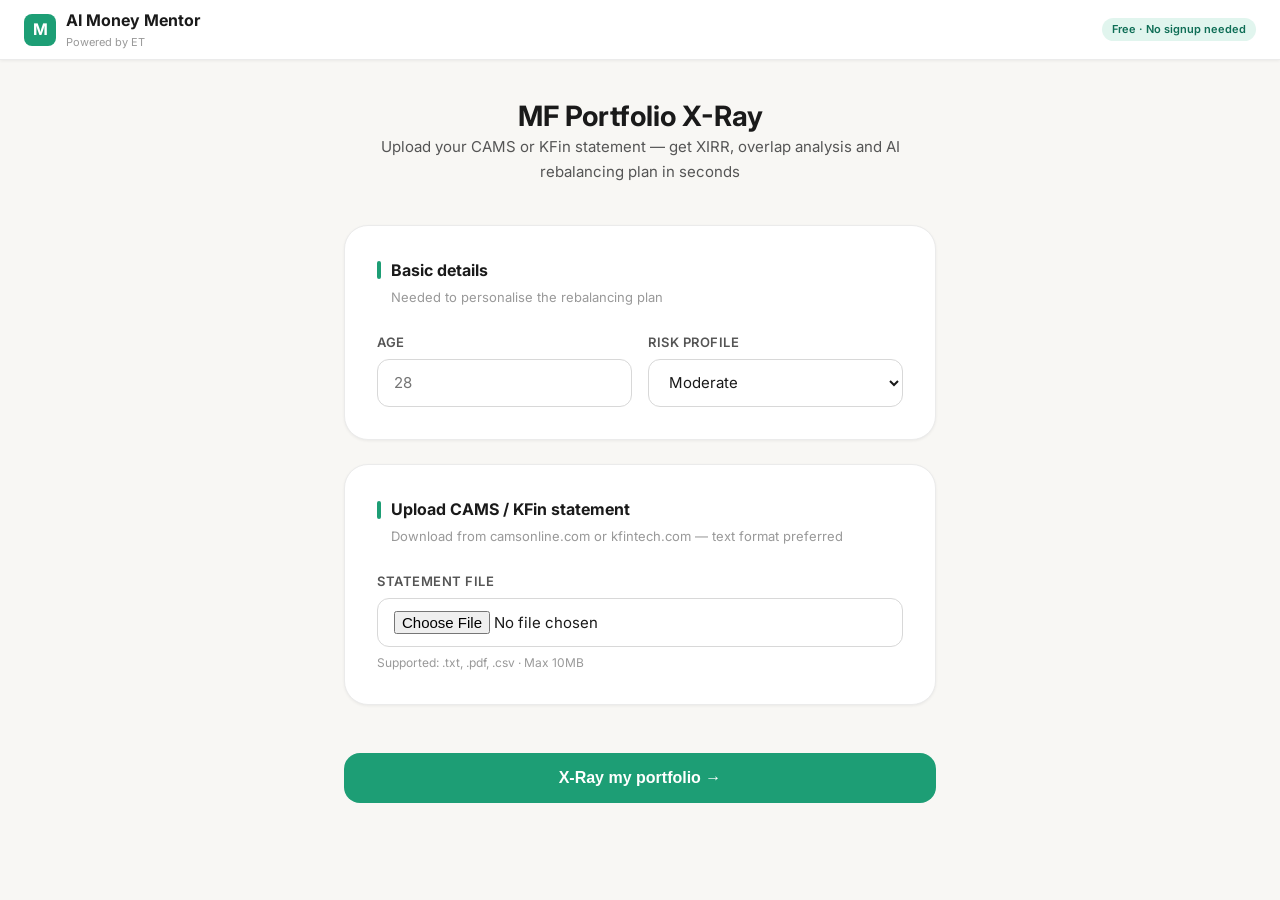
==== frontend/mf-xray.html @ 00b519fa "Inital Clean Commit" ====
<!DOCTYPE html>
<html lang="en">
<head>
  <meta charset="UTF-8"/>
  <meta name="viewport" content="width=device-width, initial-scale=1.0"/>
  <title>AI Money Mentor — MF Portfolio X-Ray</title>
  <link rel="preconnect" href="https://fonts.googleapis.com"/>
  <link href="https://fonts.googleapis.com/css2?family=Inter:wght@400;500;600;700;800&display=swap" rel="stylesheet"/>
  <link rel="stylesheet" href="css/style.css"/>
  <link rel="stylesheet" href="css/components.css"/>
</head>
<body>

<nav class="navbar">
  <a class="navbar__logo" href="index.html">
    <div class="navbar__logo-mark">M</div>
    <div>
      <div class="navbar__logo-text">AI Money Mentor</div>
      <div class="navbar__logo-sub">Powered by ET</div>
    </div>
  </a>
  <span class="navbar__badge">Free · No signup needed</span>
</nav>

<div class="loading-overlay" id="loadingOverlay">
  <div class="loading-spinner"></div>
  <div class="loading-text" id="loadingText">Analysing your portfolio...</div>
</div>

<section class="onboarding">
  <div class="container--narrow">
    <div class="onboarding__header">
      <h1>MF Portfolio X-Ray</h1>
      <p>Upload your CAMS or KFin statement — get XIRR, overlap analysis and AI rebalancing plan in seconds</p>
    </div>

    <form id="mfForm" novalidate>

      <div class="form-section">
        <div class="form-section__title">Basic details</div>
        <div class="form-section__subtitle">Needed to personalise the rebalancing plan</div>
        <div class="grid-2" style="gap:16px">
          <div class="form-group">
            <label class="form-label">Age</label>
            <input class="form-input" type="number" id="age" placeholder="28" min="18" max="70" required/>
          </div>
          <div class="form-group">
            <label class="form-label">Risk profile</label>
            <select class="form-select" id="risk_profile">
              <option value="conservative">Conservative</option>
              <option value="moderate" selected>Moderate</option>
              <option value="aggressive">Aggressive</option>
            </select>
          </div>
        </div>
      </div>

      <div class="form-section">
        <div class="form-section__title">Upload CAMS / KFin statement</div>
        <div class="form-section__subtitle">Download from camsonline.com or kfintech.com — text format preferred</div>
        <div class="form-group">
          <label class="form-label">Statement file</label>
          <input class="form-input" type="file" id="statement" accept=".txt,.pdf,.csv" required
            style="padding:12px 16px;height:auto;cursor:pointer"/>
          <span class="form-hint">Supported: .txt, .pdf, .csv · Max 10MB</span>
        </div>
      </div>

      <button type="submit" class="btn btn--primary btn--large btn--full mt-24" id="submitBtn">
        X-Ray my portfolio →
      </button>

    </form>
  </div>
</section>

<div class="toast" id="toast"></div>

<script>
const API_BASE = window.location.hostname === '127.0.0.1' || window.location.hostname === 'localhost'
  ? 'http://127.0.0.1:8000'
  : '';

function showLoading() {
  document.getElementById('loadingOverlay').classList.add('active');
}

function hideLoading() {
  document.getElementById('loadingOverlay').classList.remove('active');
}

function showToast(msg, type = '') {
  const t = document.getElementById('toast');
  t.textContent = msg;
  t.className = `toast show ${type}`;
  setTimeout(() => { t.className = 'toast'; }, 3500);
}

document.getElementById('mfForm').addEventListener('submit', async (e) => {
  e.preventDefault();

  const age = document.getElementById('age').value;
  const risk = document.getElementById('risk_profile').value;
  const file = document.getElementById('statement').files[0];

  if (!age || !file) {
    showToast('Please fill all fields and upload a statement', 'error');
    return;
  }

  const formData = new FormData();
  formData.append('file', file);
  formData.append('age', age);
  formData.append('risk_profile', risk);

  showLoading();
  document.getElementById('submitBtn').classList.add('btn--loading');

  try {
    const res = await fetch(`${API_BASE}/api/mf-xray`, {
      method: 'POST',
      body: formData,
    });

    if (!res.ok) {
      const err = await res.json().catch(() => ({}));
      throw new Error(err.detail || `Error ${res.status}`);
    }

    const result = await res.json();
    sessionStorage.setItem('mentorResult', JSON.stringify({
      feature: 'mf_xray',
      result,
    }));
    window.location.href = 'result.html';
  } catch (err) {
    hideLoading();
    document.getElementById('submitBtn').classList.remove('btn--loading');
    showToast(err.message || 'Something went wrong', 'error');
    console.error(err);
  }
});
</script>
</body>
</html>
---- frontend/css/style.css ----
/* ── Design Tokens ── */
:root {
  --brand-green: #1D9E75;
  --brand-green-light: #E1F5EE;
  --brand-green-dark: #0F6E56;
  --brand-purple: #534AB7;
  --brand-purple-light: #EEEDFE;
  --brand-amber: #BA7517;
  --brand-amber-light: #FAEEDA;
  --brand-red: #E24B4A;
  --brand-red-light: #FCEBEB;

  --bg-primary: #FFFFFF;
  --bg-secondary: #F8F7F4;
  --bg-tertiary: #F0EEE9;

  --text-primary: #1A1A1A;
  --text-secondary: #555555;
  --text-muted: #999999;

  --border-light: #EBEBEB;
  --border-medium: #D8D8D8;

  --radius-sm: 8px;
  --radius-md: 12px;
  --radius-lg: 16px;
  --radius-xl: 24px;

  --shadow-sm: 0 1px 3px rgba(0,0,0,0.06);
  --shadow-md: 0 4px 12px rgba(0,0,0,0.08);
  --shadow-lg: 0 8px 32px rgba(0,0,0,0.10);

  --font-sans: 'Inter', -apple-system, BlinkMacSystemFont, 'Segoe UI', sans-serif;
  --transition: 0.2s ease;
}

/* ── Reset ── */
*, *::before, *::after {
  box-sizing: border-box;
  margin: 0;
  padding: 0;
}

html { font-size: 16px; scroll-behavior: smooth; }

body {
  font-family: var(--font-sans);
  background: var(--bg-secondary);
  color: var(--text-primary);
  line-height: 1.6;
  min-height: 100vh;
  -webkit-font-smoothing: antialiased;
}

/* ── Typography ── */
h1 { font-size: 28px; font-weight: 700; line-height: 1.2; }
h2 { font-size: 22px; font-weight: 600; line-height: 1.3; }
h3 { font-size: 18px; font-weight: 600; }
h4 { font-size: 15px; font-weight: 600; }
p  { font-size: 15px; color: var(--text-secondary); line-height: 1.7; }

/* ── Layout ── */
.container {
  max-width: 1100px;
  margin: 0 auto;
  padding: 0 24px;
}

.container--narrow {
  max-width: 640px;
  margin: 0 auto;
  padding: 0 24px;
}

/* ── Navbar ── */
.navbar {
  background: var(--bg-primary);
  border-bottom: 1px solid var(--border-light);
  padding: 0 24px;
  height: 60px;
  display: flex;
  align-items: center;
  justify-content: space-between;
  position: sticky;
  top: 0;
  z-index: 100;
  box-shadow: var(--shadow-sm);
}

.navbar__logo {
  display: flex;
  align-items: center;
  gap: 10px;
  text-decoration: none;
}

.navbar__logo-mark {
  width: 32px;
  height: 32px;
  background: var(--brand-green);
  border-radius: var(--radius-sm);
  display: flex;
  align-items: center;
  justify-content: center;
  color: white;
  font-weight: 700;
  font-size: 16px;
}

.navbar__logo-text {
  font-size: 16px;
  font-weight: 700;
  color: var(--text-primary);
}

.navbar__logo-sub {
  font-size: 11px;
  color: var(--text-muted);
  font-weight: 400;
}

.navbar__badge {
  background: var(--brand-green-light);
  color: var(--brand-green-dark);
  font-size: 11px;
  font-weight: 600;
  padding: 3px 10px;
  border-radius: 20px;
}

/* ── Buttons ── */
.btn {
  display: inline-flex;
  align-items: center;
  justify-content: center;
  gap: 8px;
  padding: 12px 24px;
  border-radius: var(--radius-md);
  font-size: 15px;
  font-weight: 600;
  cursor: pointer;
  border: none;
  transition: var(--transition);
  text-decoration: none;
  white-space: nowrap;
}

.btn--primary {
  background: var(--brand-green);
  color: white;
}
.btn--primary:hover { background: var(--brand-green-dark); transform: translateY(-1px); box-shadow: var(--shadow-md); }

.btn--secondary {
  background: var(--bg-secondary);
  color: var(--text-primary);
  border: 1px solid var(--border-medium);
}
.btn--secondary:hover { background: var(--bg-tertiary); }

.btn--large { padding: 16px 32px; font-size: 16px; border-radius: var(--radius-lg); }
.btn--full  { width: 100%; }
.btn--loading { opacity: 0.7; pointer-events: none; }

/* ── Cards ── */
.card {
  background: var(--bg-primary);
  border-radius: var(--radius-lg);
  border: 1px solid var(--border-light);
  padding: 24px;
  box-shadow: var(--shadow-sm);
}

.card--elevated { box-shadow: var(--shadow-md); }
.card--green    { border-color: var(--brand-green); border-left: 4px solid var(--brand-green); border-radius: 0 var(--radius-lg) var(--radius-lg) 0; }
.card--amber    { border-color: var(--brand-amber); border-left: 4px solid var(--brand-amber); border-radius: 0 var(--radius-lg) var(--radius-lg) 0; }
.card--red      { border-color: var(--brand-red);   border-left: 4px solid var(--brand-red);   border-radius: 0 var(--radius-lg) var(--radius-lg) 0; }

/* ── Form Elements ── */
.form-group { display: flex; flex-direction: column; gap: 6px; }

.form-label {
  font-size: 13px;
  font-weight: 600;
  color: var(--text-secondary);
  text-transform: uppercase;
  letter-spacing: 0.04em;
}

.form-input,
.form-select {
  height: 48px;
  padding: 0 16px;
  border: 1.5px solid var(--border-medium);
  border-radius: var(--radius-md);
  font-size: 15px;
  font-family: var(--font-sans);
  color: var(--text-primary);
  background: var(--bg-primary);
  transition: var(--transition);
  outline: none;
  width: 100%;
}

.form-input:focus,
.form-select:focus {
  border-color: var(--brand-green);
  box-shadow: 0 0 0 3px rgba(29,158,117,0.12);
}

.form-input--prefix { padding-left: 40px; }
.form-prefix {
  position: absolute;
  left: 14px;
  top: 50%;
  transform: translateY(-50%);
  font-size: 15px;
  color: var(--text-muted);
  pointer-events: none;
}

.form-hint {
  font-size: 12px;
  color: var(--text-muted);
}

.form-error {
  font-size: 12px;
  color: var(--brand-red);
  display: none;
}

.form-input.error { border-color: var(--brand-red); }
.form-input.error + .form-error { display: block; }

/* ── Progress Steps ── */
.steps {
  display: flex;
  align-items: center;
  gap: 0;
  margin-bottom: 40px;
}

.step {
  display: flex;
  flex-direction: column;
  align-items: center;
  gap: 6px;
  flex: 1;
  position: relative;
}

.step::after {
  content: '';
  position: absolute;
  top: 18px;
  left: 50%;
  width: 100%;
  height: 2px;
  background: var(--border-light);
  z-index: 0;
}
.step:last-child::after { display: none; }

.step__dot {
  width: 36px;
  height: 36px;
  border-radius: 50%;
  background: var(--bg-tertiary);
  border: 2px solid var(--border-medium);
  display: flex;
  align-items: center;
  justify-content: center;
  font-size: 13px;
  font-weight: 700;
  color: var(--text-muted);
  z-index: 1;
  position: relative;
  transition: var(--transition);
}

.step.active .step__dot {
  background: var(--brand-green);
  border-color: var(--brand-green);
  color: white;
}

.step.done .step__dot {
  background: var(--brand-green-light);
  border-color: var(--brand-green);
  color: var(--brand-green-dark);
}

.step__label {
  font-size: 11px;
  font-weight: 600;
  color: var(--text-muted);
  text-align: center;
}
.step.active .step__label { color: var(--brand-green-dark); }

/* ── Score Ring ── */
.score-ring-wrap {
  display: flex;
  flex-direction: column;
  align-items: center;
  gap: 8px;
}

.score-ring {
  position: relative;
  width: 140px;
  height: 140px;
}

.score-ring svg { transform: rotate(-90deg); }

.score-ring__value {
  position: absolute;
  inset: 0;
  display: flex;
  flex-direction: column;
  align-items: center;
  justify-content: center;
}

.score-ring__number {
  font-size: 36px;
  font-weight: 800;
  line-height: 1;
  color: var(--text-primary);
}

.score-ring__label {
  font-size: 11px;
  color: var(--text-muted);
  font-weight: 600;
}

/* ── Stat Grid ── */
.stat-grid {
  display: grid;
  grid-template-columns: repeat(auto-fit, minmax(160px, 1fr));
  gap: 12px;
}

.stat-card {
  background: var(--bg-secondary);
  border-radius: var(--radius-md);
  padding: 16px;
}

.stat-card__label {
  font-size: 11px;
  font-weight: 600;
  color: var(--text-muted);
  text-transform: uppercase;
  letter-spacing: 0.04em;
  margin-bottom: 6px;
}

.stat-card__value {
  font-size: 22px;
  font-weight: 700;
  color: var(--text-primary);
  line-height: 1.1;
}

.stat-card__sub {
  font-size: 12px;
  color: var(--text-muted);
  margin-top: 2px;
}

.stat-card--green .stat-card__value { color: var(--brand-green-dark); }
.stat-card--amber .stat-card__value { color: var(--brand-amber); }
.stat-card--red   .stat-card__value { color: var(--brand-red); }

/* ── Dimension Bars ── */
.dimension-list { display: flex; flex-direction: column; gap: 14px; }

.dimension-row { display: flex; align-items: center; gap: 12px; }

.dimension-label {
  font-size: 13px;
  color: var(--text-secondary);
  width: 160px;
  flex-shrink: 0;
}

.dimension-track {
  flex: 1;
  height: 8px;
  background: var(--bg-tertiary);
  border-radius: 4px;
  overflow: hidden;
}

.dimension-fill {
  height: 100%;
  border-radius: 4px;
  transition: width 1s cubic-bezier(0.4,0,0.2,1);
}

.dimension-score {
  font-size: 13px;
  font-weight: 600;
  width: 32px;
  text-align: right;
  flex-shrink: 0;
}

.dimension-fix {
  font-size: 12px;
  color: var(--text-muted);
  margin-top: 3px;
  padding-left: 172px;
}

/* ── Action Items ── */
.action-list { display: flex; flex-direction: column; gap: 12px; }

.action-item {
  display: flex;
  gap: 14px;
  align-items: flex-start;
  padding: 14px 16px;
  background: var(--bg-secondary);
  border-radius: var(--radius-md);
  border: 1px solid var(--border-light);
}

.action-item__number {
  width: 26px;
  height: 26px;
  border-radius: 50%;
  background: var(--brand-green);
  color: white;
  font-size: 12px;
  font-weight: 700;
  display: flex;
  align-items: center;
  justify-content: center;
  flex-shrink: 0;
  margin-top: 1px;
}

.action-item__body { flex: 1; }
.action-item__text { font-size: 14px; font-weight: 500; color: var(--text-primary); }
.action-item__sub  { font-size: 12px; color: var(--text-muted); margin-top: 3px; }
.action-item__amount {
  font-size: 13px;
  font-weight: 700;
  color: var(--brand-green-dark);
  background: var(--brand-green-light);
  padding: 2px 10px;
  border-radius: 20px;
  white-space: nowrap;
  align-self: center;
}

/* ── Mentor Insight ── */
.mentor-insight {
  background: linear-gradient(135deg, var(--brand-green-light), var(--brand-purple-light));
  border-radius: var(--radius-lg);
  padding: 20px 24px;
  display: flex;
  gap: 14px;
  align-items: flex-start;
}

.mentor-insight__avatar {
  width: 40px;
  height: 40px;
  background: var(--brand-green);
  border-radius: 50%;
  display: flex;
  align-items: center;
  justify-content: center;
  color: white;
  font-weight: 700;
  font-size: 16px;
  flex-shrink: 0;
}

.mentor-insight__text {
  font-size: 14px;
  line-height: 1.7;
  color: var(--text-primary);
  font-style: italic;
}

/* ── Loading State ── */
.loading-overlay {
  display: none;
  position: fixed;
  inset: 0;
  background: rgba(255,255,255,0.9);
  z-index: 200;
  flex-direction: column;
  align-items: center;
  justify-content: center;
  gap: 20px;
}

.loading-overlay.active { display: flex; }

.loading-spinner {
  width: 48px;
  height: 48px;
  border: 4px solid var(--brand-green-light);
  border-top-color: var(--brand-green);
  border-radius: 50%;
  animation: spin 0.8s linear infinite;
}

.loading-text {
  font-size: 16px;
  font-weight: 600;
  color: var(--text-secondary);
}

@keyframes spin { to { transform: rotate(360deg); } }

/* ── Gap Highlight ── */
.gap-highlight {
  display: flex;
  align-items: center;
  justify-content: space-between;
  padding: 16px 20px;
  background: var(--brand-amber-light);
  border: 1px solid #F5C97A;
  border-radius: var(--radius-md);
  margin-top: 14px;
}

.gap-highlight__label { font-size: 14px; color: var(--brand-amber); font-weight: 500; }
.gap-highlight__value { font-size: 20px; font-weight: 700; color: var(--brand-amber); }

/* ── Tabs ── */
.tabs { display: flex; gap: 4px; background: var(--bg-tertiary); padding: 4px; border-radius: var(--radius-md); margin-bottom: 24px; }

.tab {
  flex: 1;
  padding: 10px 16px;
  border-radius: var(--radius-sm);
  font-size: 13px;
  font-weight: 600;
  color: var(--text-muted);
  cursor: pointer;
  border: none;
  background: none;
  transition: var(--transition);
  text-align: center;
}

.tab.active {
  background: var(--bg-primary);
  color: var(--text-primary);
  box-shadow: var(--shadow-sm);
}

/* ── Toast ── */
.toast {
  position: fixed;
  bottom: 24px;
  right: 24px;
  background: var(--text-primary);
  color: white;
  padding: 12px 20px;
  border-radius: var(--radius-md);
  font-size: 14px;
  font-weight: 500;
  box-shadow: var(--shadow-lg);
  transform: translateY(80px);
  opacity: 0;
  transition: all 0.3s ease;
  z-index: 300;
}

.toast.show { transform: translateY(0); opacity: 1; }
.toast.success { background: var(--brand-green-dark); }
.toast.error   { background: var(--brand-red); }

/* ── Utilities ── */
.text-green  { color: var(--brand-green-dark); }
.text-amber  { color: var(--brand-amber); }
.text-red    { color: var(--brand-red); }
.text-muted  { color: var(--text-muted); }
.text-center { text-align: center; }
.fw-700      { font-weight: 700; }
.mt-8  { margin-top: 8px; }
.mt-16 { margin-top: 16px; }
.mt-24 { margin-top: 24px; }
.mt-32 { margin-top: 32px; }
.mb-8  { margin-bottom: 8px; }
.mb-16 { margin-bottom: 16px; }
.mb-24 { margin-bottom: 24px; }
.grid-2 { display: grid; grid-template-columns: 1fr 1fr; gap: 16px; }
.grid-3 { display: grid; grid-template-columns: 1fr 1fr 1fr; gap: 16px; }

/* ── Responsive ── */
@media (max-width: 768px) {
  h1 { font-size: 22px; }
  h2 { font-size: 18px; }
  .grid-2, .grid-3 { grid-template-columns: 1fr; }
  .dimension-label { width: 120px; }
  .dimension-fix   { padding-left: 132px; }
  .stat-grid { grid-template-columns: 1fr 1fr; }
  .container { padding: 0 16px; }
}
---- frontend/css/components.css ----
/* ── Hero Section ── */
.hero {
  padding: 80px 0 60px;
  text-align: center;
}

.hero__eyebrow {
  display: inline-block;
  background: var(--brand-green-light);
  color: var(--brand-green-dark);
  font-size: 12px;
  font-weight: 700;
  text-transform: uppercase;
  letter-spacing: 0.08em;
  padding: 6px 16px;
  border-radius: 20px;
  margin-bottom: 20px;
}

.hero__title {
  font-size: 40px;
  font-weight: 800;
  line-height: 1.15;
  color: var(--text-primary);
  max-width: 620px;
  margin: 0 auto 16px;
}

.hero__title span { color: var(--brand-green); }

.hero__subtitle {
  font-size: 17px;
  color: var(--text-secondary);
  max-width: 480px;
  margin: 0 auto 36px;
  line-height: 1.7;
}

.hero__cta { display: flex; gap: 12px; justify-content: center; flex-wrap: wrap; }

.hero__trust {
  margin-top: 28px;
  display: flex;
  align-items: center;
  justify-content: center;
  gap: 24px;
  flex-wrap: wrap;
}

.hero__trust-item {
  display: flex;
  align-items: center;
  gap: 6px;
  font-size: 13px;
  color: var(--text-muted);
}

.hero__trust-dot {
  width: 6px;
  height: 6px;
  border-radius: 50%;
  background: var(--brand-green);
}

/* ── Feature Cards ── */
.features-grid {
  display: grid;
  grid-template-columns: repeat(auto-fit, minmax(300px, 1fr));
  gap: 20px;
  padding: 40px 0 60px;
}

.feature-card {
  background: var(--bg-primary);
  border-radius: var(--radius-lg);
  border: 1px solid var(--border-light);
  padding: 28px;
  cursor: pointer;
  transition: var(--transition);
  text-decoration: none;
  display: block;
}

.feature-card:hover {
  border-color: var(--brand-green);
  box-shadow: var(--shadow-md);
  transform: translateY(-2px);
}

.feature-card__icon {
  width: 48px;
  height: 48px;
  border-radius: var(--radius-md);
  display: flex;
  align-items: center;
  justify-content: center;
  font-size: 22px;
  margin-bottom: 16px;
}

.feature-card__icon--green  { background: var(--brand-green-light); }
.feature-card__icon--purple { background: var(--brand-purple-light); }
.feature-card__icon--amber  { background: var(--brand-amber-light); }
.feature-card__icon--red    { background: var(--brand-red-light); }

.feature-card__title {
  font-size: 16px;
  font-weight: 700;
  color: var(--text-primary);
  margin-bottom: 8px;
}

.feature-card__desc {
  font-size: 13px;
  color: var(--text-muted);
  line-height: 1.6;
}

.feature-card__tag {
  display: inline-block;
  margin-top: 14px;
  font-size: 11px;
  font-weight: 600;
  color: var(--brand-green-dark);
  background: var(--brand-green-light);
  padding: 3px 10px;
  border-radius: 20px;
}

/* ── Onboarding Form ── */
.onboarding {
  padding: 40px 0 80px;
}

.onboarding__header {
  text-align: center;
  margin-bottom: 40px;
}

.form-section {
  background: var(--bg-primary);
  border-radius: var(--radius-xl);
  border: 1px solid var(--border-light);
  padding: 32px;
  box-shadow: var(--shadow-sm);
  margin-bottom: 24px;
}

.form-section__title {
  font-size: 16px;
  font-weight: 700;
  color: var(--text-primary);
  margin-bottom: 4px;
  display: flex;
  align-items: center;
  gap: 10px;
}

.form-section__title::before {
  content: '';
  width: 4px;
  height: 18px;
  background: var(--brand-green);
  border-radius: 2px;
}

.form-section__subtitle {
  font-size: 13px;
  color: var(--text-muted);
  margin-bottom: 24px;
  padding-left: 14px;
}

.form-row { position: relative; }

/* ── Result Page ── */
.result-header {
  padding: 32px 0 24px;
  border-bottom: 1px solid var(--border-light);
  margin-bottom: 32px;
}

.result-header__meta {
  font-size: 13px;
  color: var(--text-muted);
  margin-bottom: 8px;
}

.result-header__title {
  font-size: 26px;
  font-weight: 800;
  color: var(--text-primary);
}

.result-header__subtitle {
  font-size: 15px;
  color: var(--text-secondary);
  margin-top: 4px;
}

.result-grid {
  display: grid;
  grid-template-columns: 380px 1fr;
  gap: 24px;
  align-items: start;
}

.result-sidebar { display: flex; flex-direction: column; gap: 20px; }
.result-main    { display: flex; flex-direction: column; gap: 20px; }

.section-title {
  font-size: 13px;
  font-weight: 700;
  color: var(--text-muted);
  text-transform: uppercase;
  letter-spacing: 0.06em;
  margin-bottom: 16px;
  display: flex;
  align-items: center;
  gap: 8px;
}

.section-title::before {
  content: '';
  width: 3px;
  height: 14px;
  background: var(--brand-green);
  border-radius: 2px;
}

/* ── Risk Badge ── */
.risk-badge {
  display: inline-flex;
  align-items: center;
  gap: 5px;
  padding: 4px 12px;
  border-radius: 20px;
  font-size: 12px;
  font-weight: 600;
}

.risk-badge--on_track       { background: var(--brand-green-light); color: var(--brand-green-dark); }
.risk-badge--needs_attention { background: var(--brand-amber-light); color: var(--brand-amber); }
.risk-badge--critical        { background: var(--brand-red-light);   color: var(--brand-red); }

/* ── Six Month Plan ── */
.month-plan { display: flex; flex-direction: column; gap: 10px; }

.month-item {
  display: flex;
  gap: 14px;
  padding: 12px 16px;
  background: var(--bg-secondary);
  border-radius: var(--radius-md);
  border-left: 3px solid var(--brand-green);
}

.month-item__num {
  font-size: 11px;
  font-weight: 700;
  color: var(--brand-green-dark);
  text-transform: uppercase;
  letter-spacing: 0.04em;
  width: 48px;
  flex-shrink: 0;
  padding-top: 1px;
}

.month-item__focus { font-size: 14px; font-weight: 500; color: var(--text-primary); }
.month-item__target { font-size: 12px; color: var(--text-muted); margin-top: 2px; }

/* ── Allocation Donut ── */
.allocation-wrap {
  display: flex;
  align-items: center;
  gap: 24px;
}

.allocation-legend { display: flex; flex-direction: column; gap: 10px; flex: 1; }

.allocation-item {
  display: flex;
  align-items: center;
  gap: 10px;
  font-size: 13px;
}

.allocation-dot {
  width: 10px;
  height: 10px;
  border-radius: 50%;
  flex-shrink: 0;
}

.allocation-item__label { flex: 1; color: var(--text-secondary); text-transform: capitalize; }
.allocation-item__pct   { font-weight: 700; color: var(--text-primary); }

/* ── Empty / Error State ── */
.state-empty {
  text-align: center;
  padding: 60px 24px;
  color: var(--text-muted);
}

.state-empty__icon { font-size: 48px; margin-bottom: 16px; }
.state-empty__title { font-size: 18px; font-weight: 600; color: var(--text-secondary); }
.state-empty__sub   { font-size: 14px; margin-top: 6px; }

/* ── Responsive Result ── */
@media (max-width: 900px) {
  .result-grid { grid-template-columns: 1fr; }
}

@media (max-width: 768px) {
  .hero__title { font-size: 28px; }
  .features-grid { grid-template-columns: 1fr; }
  .form-section { padding: 20px; }
  .allocation-wrap { flex-direction: column; }
}
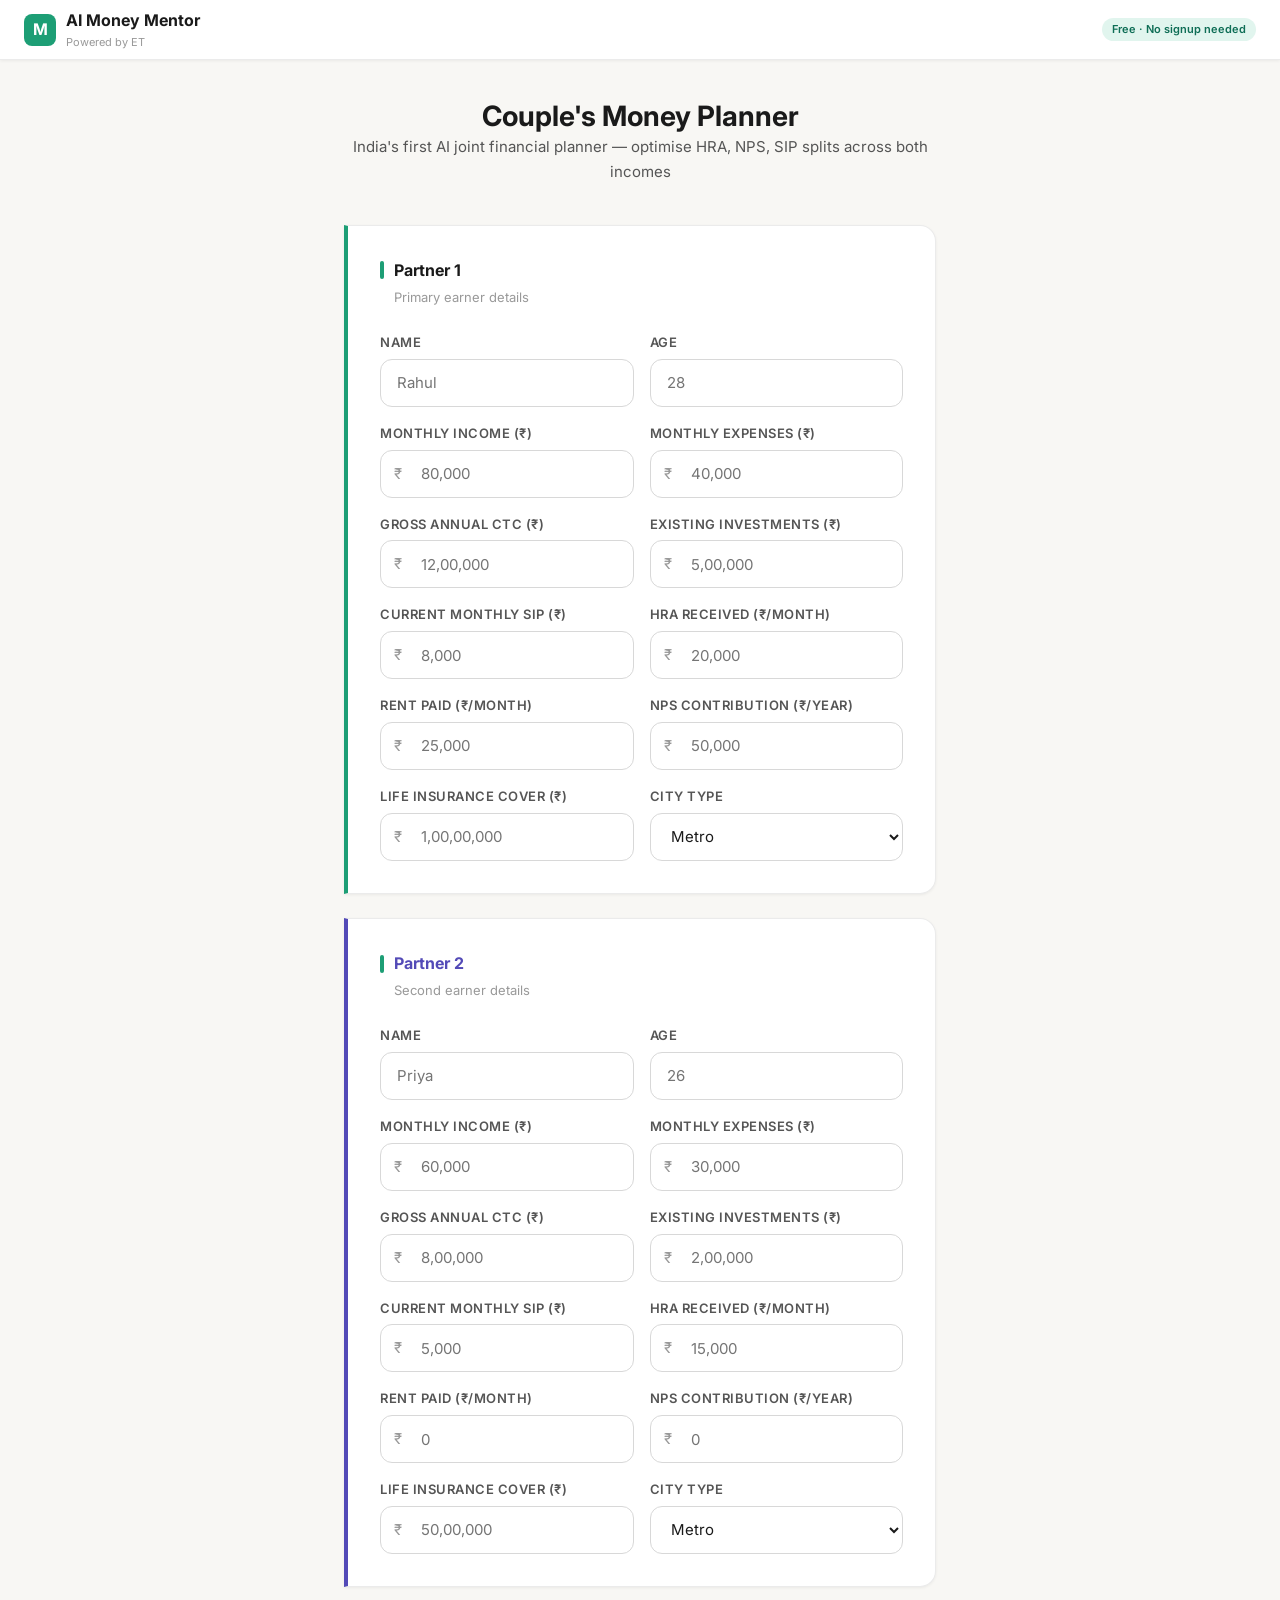
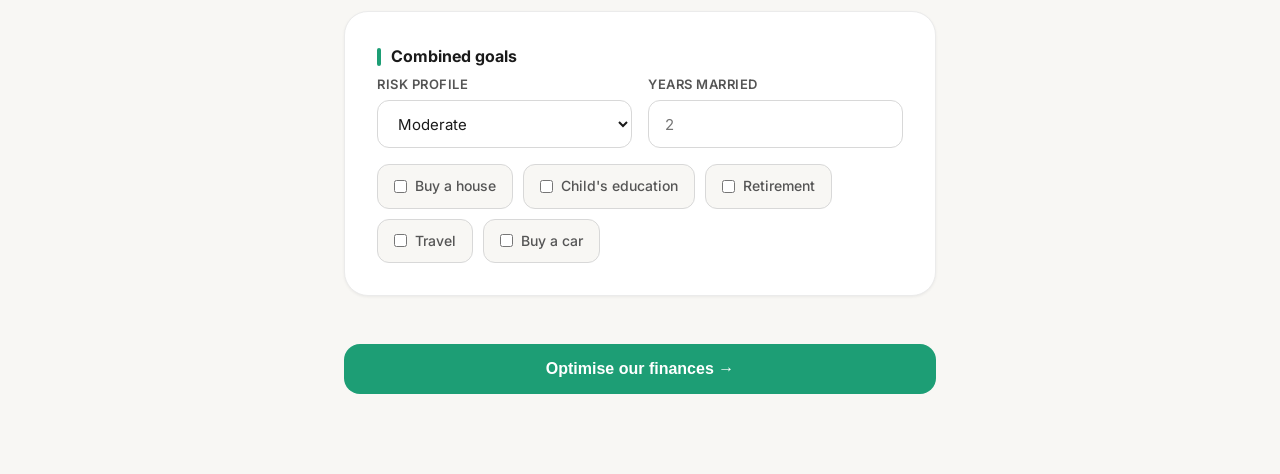
==== commit 80631ca6: "fix: all pages point to Render backend with wake-up ping" ====
--- a/frontend/mf-xray.html
+++ b/frontend/mf-xray.html
@@ -3,7 +3,7 @@
 <head>
   <meta charset="UTF-8"/>
   <meta name="viewport" content="width=device-width, initial-scale=1.0"/>
-  <title>AI Money Mentor — MF Portfolio X-Ray</title>
+  <title>AI Money Mentor — Couple's Money Planner</title>
   <link rel="preconnect" href="https://fonts.googleapis.com"/>
   <link href="https://fonts.googleapis.com/css2?family=Inter:wght@400;500;600;700;800&display=swap" rel="stylesheet"/>
   <link rel="stylesheet" href="css/style.css"/>
@@ -24,26 +24,194 @@
 
 <div class="loading-overlay" id="loadingOverlay">
   <div class="loading-spinner"></div>
-  <div class="loading-text" id="loadingText">Analysing your portfolio...</div>
+  <div class="loading-text" id="loadingText">Optimising your combined finances...</div>
 </div>
 
 <section class="onboarding">
   <div class="container--narrow">
     <div class="onboarding__header">
-      <h1>MF Portfolio X-Ray</h1>
-      <p>Upload your CAMS or KFin statement — get XIRR, overlap analysis and AI rebalancing plan in seconds</p>
+      <h1>Couple's Money Planner</h1>
+      <p>India's first AI joint financial planner — optimise HRA, NPS, SIP splits across both incomes</p>
     </div>
 
-    <form id="mfForm" novalidate>
-
+    <form id="couplesForm" novalidate>
+
+      <!-- Partner 1 -->
+      <div class="form-section" style="border-left:4px solid var(--brand-green);border-radius:0 var(--radius-lg) var(--radius-lg) 0">
+        <div class="form-section__title">Partner 1</div>
+        <div class="form-section__subtitle">Primary earner details</div>
+        <div class="grid-2" style="gap:16px">
+          <div class="form-group">
+            <label class="form-label">Name</label>
+            <input class="form-input" type="text" id="p1_name" placeholder="Rahul"/>
+          </div>
+          <div class="form-group">
+            <label class="form-label">Age</label>
+            <input class="form-input" type="number" id="p1_age" placeholder="28" required/>
+          </div>
+          <div class="form-group">
+            <label class="form-label">Monthly income (₹)</label>
+            <div class="form-row">
+              <span class="form-prefix">₹</span>
+              <input class="form-input form-input--prefix" type="number" id="p1_monthly_income" placeholder="80,000" required/>
+            </div>
+          </div>
+          <div class="form-group">
+            <label class="form-label">Monthly expenses (₹)</label>
+            <div class="form-row">
+              <span class="form-prefix">₹</span>
+              <input class="form-input form-input--prefix" type="number" id="p1_monthly_expenses" placeholder="40,000" required/>
+            </div>
+          </div>
+          <div class="form-group">
+            <label class="form-label">Gross annual CTC (₹)</label>
+            <div class="form-row">
+              <span class="form-prefix">₹</span>
+              <input class="form-input form-input--prefix" type="number" id="p1_gross_annual_salary" placeholder="12,00,000"/>
+            </div>
+          </div>
+          <div class="form-group">
+            <label class="form-label">Existing investments (₹)</label>
+            <div class="form-row">
+              <span class="form-prefix">₹</span>
+              <input class="form-input form-input--prefix" type="number" id="p1_existing_investments" placeholder="5,00,000"/>
+            </div>
+          </div>
+          <div class="form-group">
+            <label class="form-label">Current monthly SIP (₹)</label>
+            <div class="form-row">
+              <span class="form-prefix">₹</span>
+              <input class="form-input form-input--prefix" type="number" id="p1_existing_sip" placeholder="8,000"/>
+            </div>
+          </div>
+          <div class="form-group">
+            <label class="form-label">HRA received (₹/month)</label>
+            <div class="form-row">
+              <span class="form-prefix">₹</span>
+              <input class="form-input form-input--prefix" type="number" id="p1_hra_received" placeholder="20,000"/>
+            </div>
+          </div>
+          <div class="form-group">
+            <label class="form-label">Rent paid (₹/month)</label>
+            <div class="form-row">
+              <span class="form-prefix">₹</span>
+              <input class="form-input form-input--prefix" type="number" id="p1_rent_paid" placeholder="25,000"/>
+            </div>
+          </div>
+          <div class="form-group">
+            <label class="form-label">NPS contribution (₹/year)</label>
+            <div class="form-row">
+              <span class="form-prefix">₹</span>
+              <input class="form-input form-input--prefix" type="number" id="p1_nps_contribution" placeholder="50,000"/>
+            </div>
+          </div>
+          <div class="form-group">
+            <label class="form-label">Life insurance cover (₹)</label>
+            <div class="form-row">
+              <span class="form-prefix">₹</span>
+              <input class="form-input form-input--prefix" type="number" id="p1_life_insurance_cover" placeholder="1,00,00,000"/>
+            </div>
+          </div>
+          <div class="form-group">
+            <label class="form-label">City type</label>
+            <select class="form-select" id="p1_city_type">
+              <option value="metro">Metro</option>
+              <option value="non-metro">Non-metro</option>
+            </select>
+          </div>
+        </div>
+      </div>
+
+      <!-- Partner 2 -->
+      <div class="form-section" style="border-left:4px solid var(--brand-purple);border-radius:0 var(--radius-lg) var(--radius-lg) 0">
+        <div class="form-section__title" style="color:var(--brand-purple)">Partner 2</div>
+        <div class="form-section__subtitle">Second earner details</div>
+        <div class="grid-2" style="gap:16px">
+          <div class="form-group">
+            <label class="form-label">Name</label>
+            <input class="form-input" type="text" id="p2_name" placeholder="Priya"/>
+          </div>
+          <div class="form-group">
+            <label class="form-label">Age</label>
+            <input class="form-input" type="number" id="p2_age" placeholder="26" required/>
+          </div>
+          <div class="form-group">
+            <label class="form-label">Monthly income (₹)</label>
+            <div class="form-row">
+              <span class="form-prefix">₹</span>
+              <input class="form-input form-input--prefix" type="number" id="p2_monthly_income" placeholder="60,000" required/>
+            </div>
+          </div>
+          <div class="form-group">
+            <label class="form-label">Monthly expenses (₹)</label>
+            <div class="form-row">
+              <span class="form-prefix">₹</span>
+              <input class="form-input form-input--prefix" type="number" id="p2_monthly_expenses" placeholder="30,000" required/>
+            </div>
+          </div>
+          <div class="form-group">
+            <label class="form-label">Gross annual CTC (₹)</label>
+            <div class="form-row">
+              <span class="form-prefix">₹</span>
+              <input class="form-input form-input--prefix" type="number" id="p2_gross_annual_salary" placeholder="8,00,000"/>
+            </div>
+          </div>
+          <div class="form-group">
+            <label class="form-label">Existing investments (₹)</label>
+            <div class="form-row">
+              <span class="form-prefix">₹</span>
+              <input class="form-input form-input--prefix" type="number" id="p2_existing_investments" placeholder="2,00,000"/>
+            </div>
+          </div>
+          <div class="form-group">
+            <label class="form-label">Current monthly SIP (₹)</label>
+            <div class="form-row">
+              <span class="form-prefix">₹</span>
+              <input class="form-input form-input--prefix" type="number" id="p2_existing_sip" placeholder="5,000"/>
+            </div>
+          </div>
+          <div class="form-group">
+            <label class="form-label">HRA received (₹/month)</label>
+            <div class="form-row">
+              <span class="form-prefix">₹</span>
+              <input class="form-input form-input--prefix" type="number" id="p2_hra_received" placeholder="15,000"/>
+            </div>
+          </div>
+          <div class="form-group">
+            <label class="form-label">Rent paid (₹/month)</label>
+            <div class="form-row">
+              <span class="form-prefix">₹</span>
+              <input class="form-input form-input--prefix" type="number" id="p2_rent_paid" placeholder="0"/>
+            </div>
+          </div>
+          <div class="form-group">
+            <label class="form-label">NPS contribution (₹/year)</label>
+            <div class="form-row">
+              <span class="form-prefix">₹</span>
+              <input class="form-input form-input--prefix" type="number" id="p2_nps_contribution" placeholder="0"/>
+            </div>
+          </div>
+          <div class="form-group">
+            <label class="form-label">Life insurance cover (₹)</label>
+            <div class="form-row">
+              <span class="form-prefix">₹</span>
+              <input class="form-input form-input--prefix" type="number" id="p2_life_insurance_cover" placeholder="50,00,000"/>
+            </div>
+          </div>
+          <div class="form-group">
+            <label class="form-label">City type</label>
+            <select class="form-select" id="p2_city_type">
+              <option value="metro">Metro</option>
+              <option value="non-metro">Non-metro</option>
+            </select>
+          </div>
+        </div>
+      </div>
+
+      <!-- Combined goals -->
       <div class="form-section">
-        <div class="form-section__title">Basic details</div>
-        <div class="form-section__subtitle">Needed to personalise the rebalancing plan</div>
+        <div class="form-section__title">Combined goals</div>
         <div class="grid-2" style="gap:16px">
-          <div class="form-group">
-            <label class="form-label">Age</label>
-            <input class="form-input" type="number" id="age" placeholder="28" min="18" max="70" required/>
-          </div>
           <div class="form-group">
             <label class="form-label">Risk profile</label>
             <select class="form-select" id="risk_profile">
@@ -52,74 +220,145 @@
               <option value="aggressive">Aggressive</option>
             </select>
           </div>
+          <div class="form-group">
+            <label class="form-label">Years married</label>
+            <input class="form-input" type="number" id="years_married" placeholder="2" min="0"/>
+          </div>
+        </div>
+        <div style="display:flex;flex-wrap:wrap;gap:10px;margin-top:16px">
+          <label class="goal-chip"><input type="checkbox" value="house"/> Buy a house</label>
+          <label class="goal-chip"><input type="checkbox" value="child_education"/> Child's education</label>
+          <label class="goal-chip"><input type="checkbox" value="retirement"/> Retirement</label>
+          <label class="goal-chip"><input type="checkbox" value="travel"/> Travel</label>
+          <label class="goal-chip"><input type="checkbox" value="car"/> Buy a car</label>
         </div>
       </div>
 
-      <div class="form-section">
-        <div class="form-section__title">Upload CAMS / KFin statement</div>
-        <div class="form-section__subtitle">Download from camsonline.com or kfintech.com — text format preferred</div>
-        <div class="form-group">
-          <label class="form-label">Statement file</label>
-          <input class="form-input" type="file" id="statement" accept=".txt,.pdf,.csv" required
-            style="padding:12px 16px;height:auto;cursor:pointer"/>
-          <span class="form-hint">Supported: .txt, .pdf, .csv · Max 10MB</span>
-        </div>
-      </div>
-
       <button type="submit" class="btn btn--primary btn--large btn--full mt-24" id="submitBtn">
-        X-Ray my portfolio →
+        Optimise our finances →
       </button>
 
     </form>
   </div>
 </section>
 
+<style>
+.goal-chip {
+  display:flex;align-items:center;gap:8px;padding:10px 16px;
+  background:var(--bg-secondary);border:1.5px solid var(--border-medium);
+  border-radius:var(--radius-md);font-size:14px;font-weight:500;
+  cursor:pointer;transition:var(--transition);color:var(--text-secondary);
+}
+.goal-chip:hover { border-color:var(--brand-green);color:var(--brand-green-dark); }
+.goal-chip input { accent-color:var(--brand-green); }
+.goal-chip:has(input:checked) {
+  border-color:var(--brand-green);
+  background:var(--brand-green-light);
+  color:var(--brand-green-dark);
+}
+</style>
+
 <div class="toast" id="toast"></div>
 
 <script>
-const API_BASE = window.location.hostname === '127.0.0.1' || window.location.hostname === 'localhost'
+const API_BASE = (window.location.hostname === '127.0.0.1' || window.location.hostname === 'localhost')
   ? 'http://127.0.0.1:8000'
-  : '';
+  : 'https://ai-money-mentor-backend.onrender.com';
+
+const LOADING_MESSAGES = [
+  'Analysing combined income...',
+  'Optimising HRA claims...',
+  'Computing NPS strategy...',
+  'Splitting SIPs by goal...',
+  'Almost there...',
+];
+
+function g(id) { return parseFloat(document.getElementById(id)?.value) || 0; }
+function s(id) { return document.getElementById(id)?.value || ''; }
 
 function showLoading() {
-  document.getElementById('loadingOverlay').classList.add('active');
+  const overlay = document.getElementById('loadingOverlay');
+  const text = document.getElementById('loadingText');
+  if (!overlay) return;
+  overlay.classList.add('active');
+  let i = 0;
+  const interval = setInterval(() => {
+    if (text) text.textContent = LOADING_MESSAGES[i % LOADING_MESSAGES.length];
+    i++;
+  }, 2200);
+  overlay._interval = interval;
 }
 
 function hideLoading() {
-  document.getElementById('loadingOverlay').classList.remove('active');
+  const overlay = document.getElementById('loadingOverlay');
+  if (!overlay) return;
+  overlay.classList.remove('active');
+  clearInterval(overlay._interval);
 }
 
 function showToast(msg, type = '') {
   const t = document.getElementById('toast');
+  if (!t) return;
   t.textContent = msg;
   t.className = `toast show ${type}`;
   setTimeout(() => { t.className = 'toast'; }, 3500);
 }
 
-document.getElementById('mfForm').addEventListener('submit', async (e) => {
+document.getElementById('couplesForm').addEventListener('submit', async (e) => {
   e.preventDefault();
 
-  const age = document.getElementById('age').value;
-  const risk = document.getElementById('risk_profile').value;
-  const file = document.getElementById('statement').files[0];
-
-  if (!age || !file) {
-    showToast('Please fill all fields and upload a statement', 'error');
+  const goals = Array.from(document.querySelectorAll('.goal-chip input:checked')).map(c => c.value);
+
+  const payload = {
+    partner1: {
+      name:                  s('p1_name') || 'Partner 1',
+      age:                   Math.round(g('p1_age')),
+      monthly_income:        g('p1_monthly_income'),
+      monthly_expenses:      g('p1_monthly_expenses'),
+      gross_annual_salary:   g('p1_gross_annual_salary'),
+      existing_investments:  g('p1_existing_investments'),
+      existing_sip:          g('p1_existing_sip'),
+      hra_received:          g('p1_hra_received'),
+      rent_paid:             g('p1_rent_paid'),
+      nps_contribution:      g('p1_nps_contribution'),
+      life_insurance_cover:  g('p1_life_insurance_cover'),
+      health_insurance_cover: 500000,
+      city_type:             s('p1_city_type'),
+    },
+    partner2: {
+      name:                  s('p2_name') || 'Partner 2',
+      age:                   Math.round(g('p2_age')),
+      monthly_income:        g('p2_monthly_income'),
+      monthly_expenses:      g('p2_monthly_expenses'),
+      gross_annual_salary:   g('p2_gross_annual_salary'),
+      existing_investments:  g('p2_existing_investments'),
+      existing_sip:          g('p2_existing_sip'),
+      hra_received:          g('p2_hra_received'),
+      rent_paid:             g('p2_rent_paid'),
+      nps_contribution:      g('p2_nps_contribution'),
+      life_insurance_cover:  g('p2_life_insurance_cover'),
+      health_insurance_cover: 500000,
+      city_type:             s('p2_city_type'),
+    },
+    combined_goals: goals,
+    risk_profile:   s('risk_profile'),
+    years_married:  Math.round(g('years_married')),
+  };
+
+  if (!payload.partner1.age || !payload.partner1.monthly_income ||
+      !payload.partner2.age || !payload.partner2.monthly_income) {
+    showToast('Please fill both partners age and income', 'error');
     return;
   }
 
-  const formData = new FormData();
-  formData.append('file', file);
-  formData.append('age', age);
-  formData.append('risk_profile', risk);
-
   showLoading();
   document.getElementById('submitBtn').classList.add('btn--loading');
 
   try {
-    const res = await fetch(`${API_BASE}/api/mf-xray`, {
+    const res = await fetch(`${API_BASE}/api/couples`, {
       method: 'POST',
-      body: formData,
+      headers: { 'Content-Type': 'application/json' },
+      body: JSON.stringify(payload),
     });
 
     if (!res.ok) {
@@ -128,10 +367,7 @@
     }
 
     const result = await res.json();
-    sessionStorage.setItem('mentorResult', JSON.stringify({
-      feature: 'mf_xray',
-      result,
-    }));
+    sessionStorage.setItem('mentorResult', JSON.stringify({ feature: 'couples', result }));
     window.location.href = 'result.html';
   } catch (err) {
     hideLoading();
@@ -140,6 +376,11 @@
     console.error(err);
   }
 });
+
+// Wake up Render backend on page load
+(async () => {
+  try { await fetch(`${API_BASE}/api/health`); } catch (_) {}
+})();
 </script>
 </body>
 </html>
